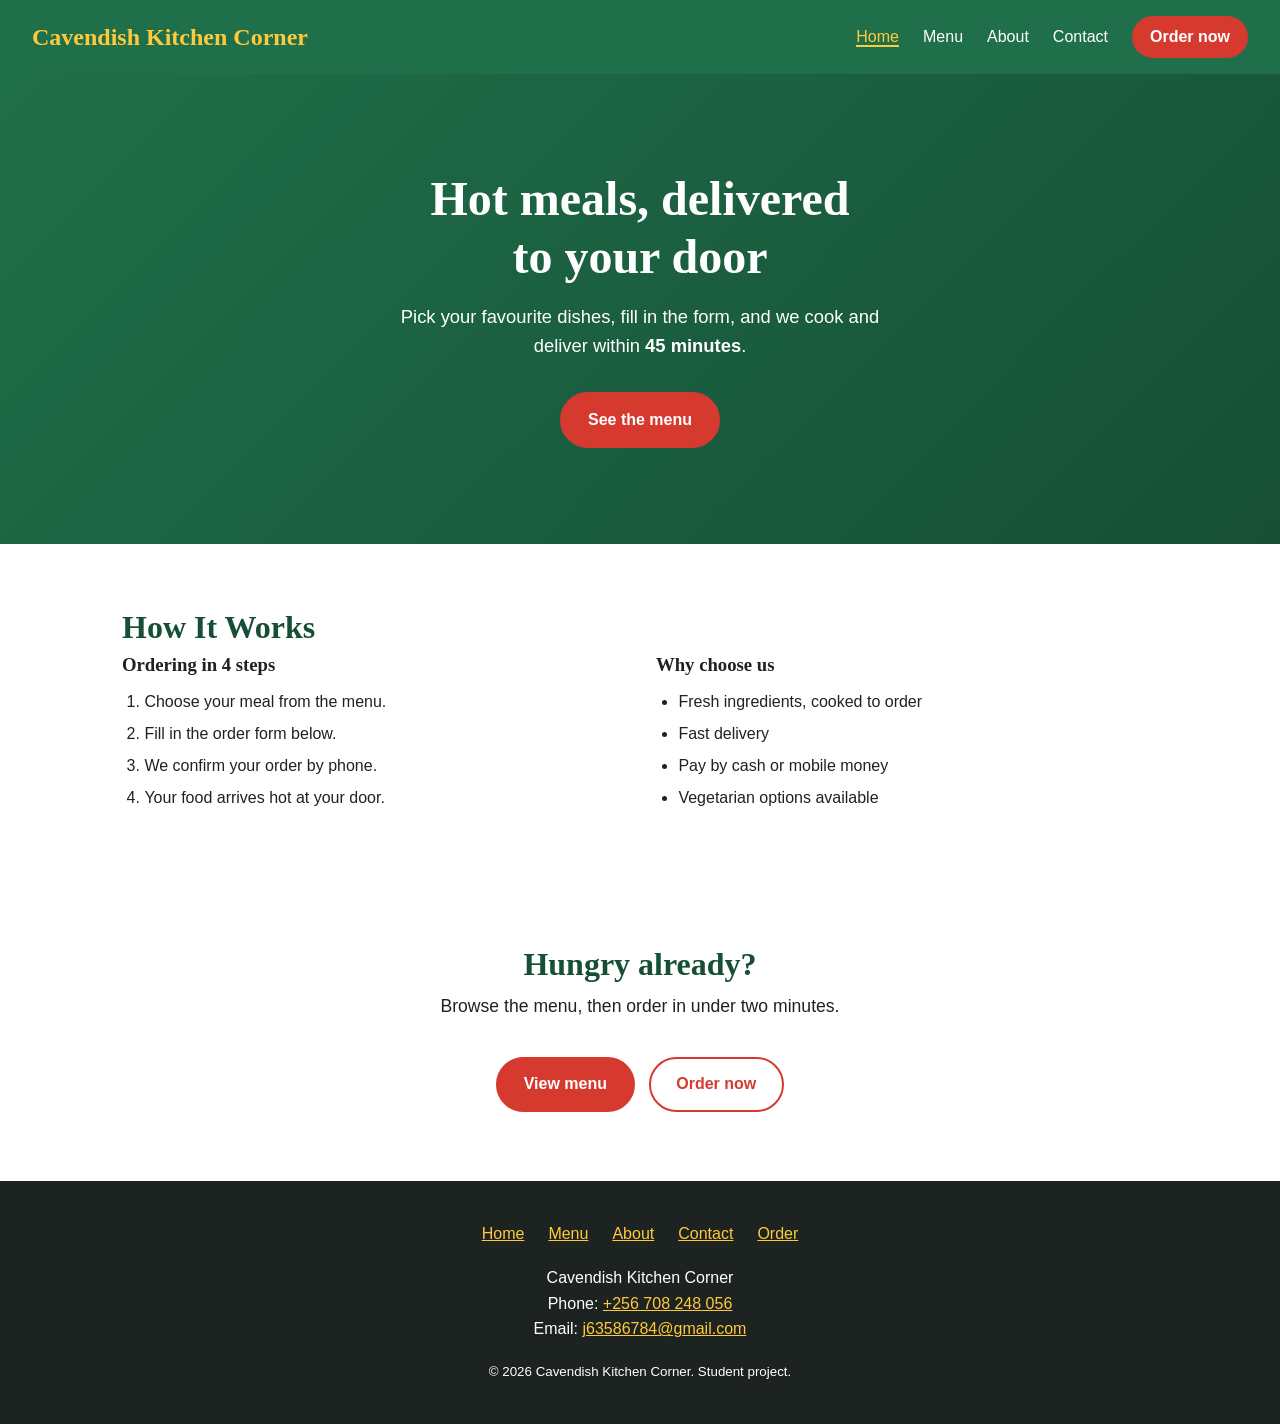
==== index.html @ 1aa85554 "Move site files to repo root so hosting finds index.html" ====
<!DOCTYPE html>
<html lang="en">
<head>
  <meta charset="UTF-8">
  <meta name="viewport" content="width=device-width, initial-scale=1.0">
  <meta name="description" content="Order fresh meals online from Cavendish Kitchen Corner.">
  <title>Home | Cavendish Kitchen Corner</title>
  <link rel="stylesheet" href="style.css">
</head>
<body>

  <!-- HEADER + NAVIGATION (same on every page) -->
  <header class="site-header">
    <a href="index.html" class="logo">Cavendish Kitchen Corner</a>
    <nav aria-label="Main">
      <ul class="nav-links">
        <li><a href="index.html" aria-current="page" class="active">Home</a></li>
        <li><a href="menu.html">Menu</a></li>
        <li><a href="about.html">About</a></li>
        <li><a href="contact.html">Contact</a></li>
        <li><a href="order.html" class="btn btn-small">Order now</a></li>
      </ul>
    </nav>
  </header>

  <main>
    <section id="home" class="hero">
      <h1>Hot meals, delivered to your door</h1>
      <p>Pick your favourite dishes, fill in the form, and we cook and deliver within <strong>45 minutes</strong>.</p>
      <a href="menu.html" class="btn">See the menu</a>
    </section>

    <section id="how" class="section">
      <h2>How It Works</h2>
      <div class="two-col">
        <div>
          <h3>Ordering in 4 steps</h3>
          <ol>
            <li>Choose your meal from the menu.</li>
            <li>Fill in the order form below.</li>
            <li>We confirm your order by phone.</li>
            <li>Your food arrives hot at your door.</li>
          </ol>
        </div>
        <div>
          <h3>Why choose us</h3>
          <ul>
            <li>Fresh ingredients, cooked to order</li>
            <li>Fast delivery</li>
            <li>Pay by cash or mobile money</li>
            <li>Vegetarian options available</li>
          </ul>
        </div>
      </div>
    </section>

    <section class="section cta">
      <h2>Hungry already?</h2>
      <p class="lead">Browse the menu, then order in under two minutes.</p>
      <a href="menu.html" class="btn">View menu</a>
      <a href="order.html" class="btn btn-outline">Order now</a>
    </section>
  </main>

  <!-- FOOTER (same on every page) -->
  <footer class="site-footer">
    <nav aria-label="Footer">
      <ul class="footer-links">
        <li><a href="index.html">Home</a></li>
        <li><a href="menu.html">Menu</a></li>
        <li><a href="about.html">About</a></li>
        <li><a href="contact.html">Contact</a></li>
        <li><a href="order.html">Order</a></li>
      </ul>
    </nav>
    <address>
      Cavendish Kitchen Corner<br>
      Phone: <a href="tel:+256708248056">+256 708 248 056</a><br>
      Email: <a href="mailto:j63586784@gmail.com">j63586784@gmail.com</a>
    </address>
    <p><small>&copy; 2026 Cavendish Kitchen Corner. Student project.</small></p>
  </footer>

</body>
</html>
---- style.css ----
/* ---------- 1. VARIABLES (custom properties) ---------- */
:root {
  --green: #1f6f4a;
  --green-dark: #164f35;
  --red: #d63a2f;
  --yellow: #ffc93c;
  --ink: #1d2320;
  --mint: #eaf4ee;
  --white: #ffffff;
  --radius: 12px;
}

/* ---------- 2. RESET + BASE (universal selector, box model) ---------- */
* {
  box-sizing: border-box;
  margin: 0;
  padding: 0;
}

html {
  scroll-behavior: smooth;
}

body {
  font-family: "Trebuchet MS", Verdana, sans-serif;
  color: var(--ink);
  background-color: var(--white);
  line-height: 1.6;
}

h1, h2, h3 {
  font-family: Georgia, "Times New Roman", serif;
  line-height: 1.2;
}

a {
  color: var(--green);
}

a:hover {
  color: var(--red);
}

ul, ol {
  padding-left: 1.4rem;
}

li {
  margin-bottom: 0.4rem;
}

/* ---------- 3. HEADER + NAV (flexbox) ---------- */
.site-header {
  display: flex;
  justify-content: space-between;
  align-items: center;
  flex-wrap: wrap;
  gap: 1rem;
  padding: 1rem 2rem;
  background-color: var(--green);
  position: sticky;
  top: 0;
  z-index: 10;
}

.logo {
  font-family: Georgia, serif;
  font-size: 1.5rem;
  font-weight: bold;
  color: var(--yellow);
  text-decoration: none;
}

.nav-links {
  display: flex;
  align-items: center;
  gap: 1.5rem;
  list-style: none;
  padding: 0;
}

.nav-links li {
  margin: 0;
}

.nav-links a {
  color: var(--white);
  text-decoration: none;
}

.nav-links a:hover {
  color: var(--yellow);
}

/* ---------- 4. BUTTONS (class selectors, hover, transition) ---------- */
.btn {
  display: inline-block;
  padding: 0.8rem 1.6rem;
  background-color: var(--red);
  color: var(--white);
  border: 2px solid var(--red);
  border-radius: 999px;
  font-size: 1rem;
  font-weight: bold;
  text-decoration: none;
  cursor: pointer;
  transition: background-color 0.2s, transform 0.2s;
}

.btn:hover {
  background-color: var(--green-dark);
  border-color: var(--green-dark);
  color: var(--white);
  transform: translateY(-2px);
}

.btn-small {
  padding: 0.4rem 1rem;
}

.btn-outline {
  background-color: transparent;
  color: var(--red);
}

/* ---------- 5. HERO ---------- */
.hero {
  text-align: center;
  padding: 6rem 1.5rem;
  color: var(--white);
  background: linear-gradient(135deg, var(--green) 0%, var(--green-dark) 100%);
}

.hero h1 {
  font-size: 3rem;
  max-width: 18ch;
  margin: 0 auto 1rem;
}

.hero p {
  max-width: 50ch;
  margin: 0 auto 2rem;
  font-size: 1.15rem;
}

/* ---------- 6. SECTIONS ---------- */
.section {
  padding: 4rem 2rem;
  max-width: 1100px;
  margin: 0 auto;
}

.section.alt {
  max-width: none;
  background-color: var(--mint);
}

.section.alt > * {
  max-width: 1000px;
  margin-left: auto;
  margin-right: auto;
}

.section h2 {
  font-size: 2rem;
  margin-bottom: 0.5rem;
  color: var(--green-dark);
}

.lead {
  margin-bottom: 2rem;
  font-size: 1.1rem;
}

/* ---------- 7. MENU CARDS (grid) ---------- */
.card-grid {
  display: grid;
  grid-template-columns: repeat(auto-fit, minmax(230px, 1fr));
  gap: 1.5rem;
}

.card {
  padding: 1.5rem;
  background-color: var(--white);
  border: 2px solid var(--mint);
  border-radius: var(--radius);
  transition: border-color 0.2s;
}

.card:hover {
  border-color: var(--yellow);
}

.food-icon {
  font-size: 4rem;
  text-align: center;
}

figcaption {
  margin: 0.5rem 0;
  font-family: Georgia, serif;
  font-size: 1.3rem;
  font-weight: bold;
  text-align: center;
}

.price {
  margin-top: 0.8rem;
  font-weight: bold;
  color: var(--red);
}

/* ---------- 8. TABLE ---------- */
.table-wrap {
  overflow-x: auto;
}

table {
  width: 100%;
  border-collapse: collapse;
  background-color: var(--white);
}

caption {
  padding: 0.5rem;
  font-style: italic;
  text-align: left;
}

th, td {
  padding: 0.8rem 1rem;
  text-align: left;
  border-bottom: 1px solid #d5e3da;
}

thead th {
  background-color: var(--green);
  color: var(--white);
}

tbody tr:nth-child(even) {
  background-color: #f6faf7;
}

tbody tr:hover {
  background-color: #fff6d9;
}

tfoot td {
  font-size: 0.9rem;
  font-style: italic;
}

/* ---------- 9. HOW IT WORKS (two columns) ---------- */
.two-col {
  display: grid;
  grid-template-columns: 1fr 1fr;
  gap: 2rem;
}

.two-col h3 {
  margin-bottom: 0.8rem;
}

/* ---------- 10. FORM ---------- */
.order-form {
  display: flex;
  flex-direction: column;
  gap: 1.5rem;
}

fieldset {
  padding: 1.2rem 1.5rem 1.5rem;
  background-color: var(--white);
  border: 2px solid var(--green);
  border-radius: var(--radius);
}

legend {
  padding: 0 0.6rem;
  font-weight: bold;
  color: var(--green-dark);
}

label {
  display: block;
  margin-top: 1rem;
  font-weight: bold;
}

label.inline {
  display: inline-block;
  margin-right: 1.2rem;
  font-weight: normal;
}

.group-title {
  margin-top: 1rem;
  font-weight: bold;
}

input[type="text"],
input[type="tel"],
input[type="email"],
input[type="number"],
input[type="time"],
select,
textarea {
  width: 100%;
  margin-top: 0.3rem;
  padding: 0.7rem;
  font-family: inherit;
  font-size: 1rem;
  border: 2px solid #b9cfc1;
  border-radius: 8px;
}

input:focus,
select:focus,
textarea:focus,
.btn:focus-visible,
a:focus-visible {
  outline: 3px solid var(--yellow);
  outline-offset: 2px;
  border-color: var(--green);
}

input[type="checkbox"],
input[type="radio"] {
  accent-color: var(--green);
}

/* ---------- 11. FOOTER ---------- */
.site-footer {
  padding: 2.5rem 2rem;
  text-align: center;
  color: var(--white);
  background-color: var(--ink);
}

.site-footer address {
  margin-bottom: 1rem;
  font-style: normal;
}

.site-footer a {
  color: var(--yellow);
}

/* ---------- 12. RESPONSIVE (media query) ---------- */
@media (max-width: 700px) {
  .site-header {
    justify-content: center;
    padding: 1rem;
  }

  .nav-links {
    flex-wrap: wrap;
    justify-content: center;
    gap: 0.8rem 1.2rem;
  }

  .hero {
    padding: 4rem 1rem;
  }

  .hero h1 {
    font-size: 2.1rem;
  }

  .section {
    padding: 3rem 1rem;
  }

  .two-col {
    grid-template-columns: 1fr;
  }
}

/* ---------- 13. FOOD PHOTOS ---------- */
.card img {
  display: block;
  width: 100%;
  height: 190px;
  object-fit: cover;      /* crop to fill the box without stretching */
  border-radius: 8px;
}

.card img.pos-low {
  object-position: center 65%;  /* show the food, not the empty background */
}

.card img.pos-right {
  object-position: 75% center;
}

.card figcaption {
  margin-top: 0.9rem;
  text-align: left;
}

/* ---------- 14. MULTI-PAGE ADDITIONS ---------- */
.nav-links a.active {
  color: var(--yellow);
  border-bottom: 2px solid var(--yellow);
}

.page-banner {
  padding: 3rem 1.5rem;
  text-align: center;
  color: var(--white);
  background-color: var(--green-dark);
}

.page-banner h1 {
  font-size: 2.4rem;
}

.cta {
  text-align: center;
}

.cta .btn {
  margin: 0.3rem;
}

.footer-links {
  display: flex;
  justify-content: center;
  flex-wrap: wrap;
  gap: 0.5rem 1.5rem;
  margin-bottom: 1.2rem;
  list-style: none;
  padding: 0;
}

.footer-links li {
  margin: 0;
}

.contact-details {
  margin: 1rem 0;
  font-style: normal;
}

.two-col p {
  margin-bottom: 1rem;
}
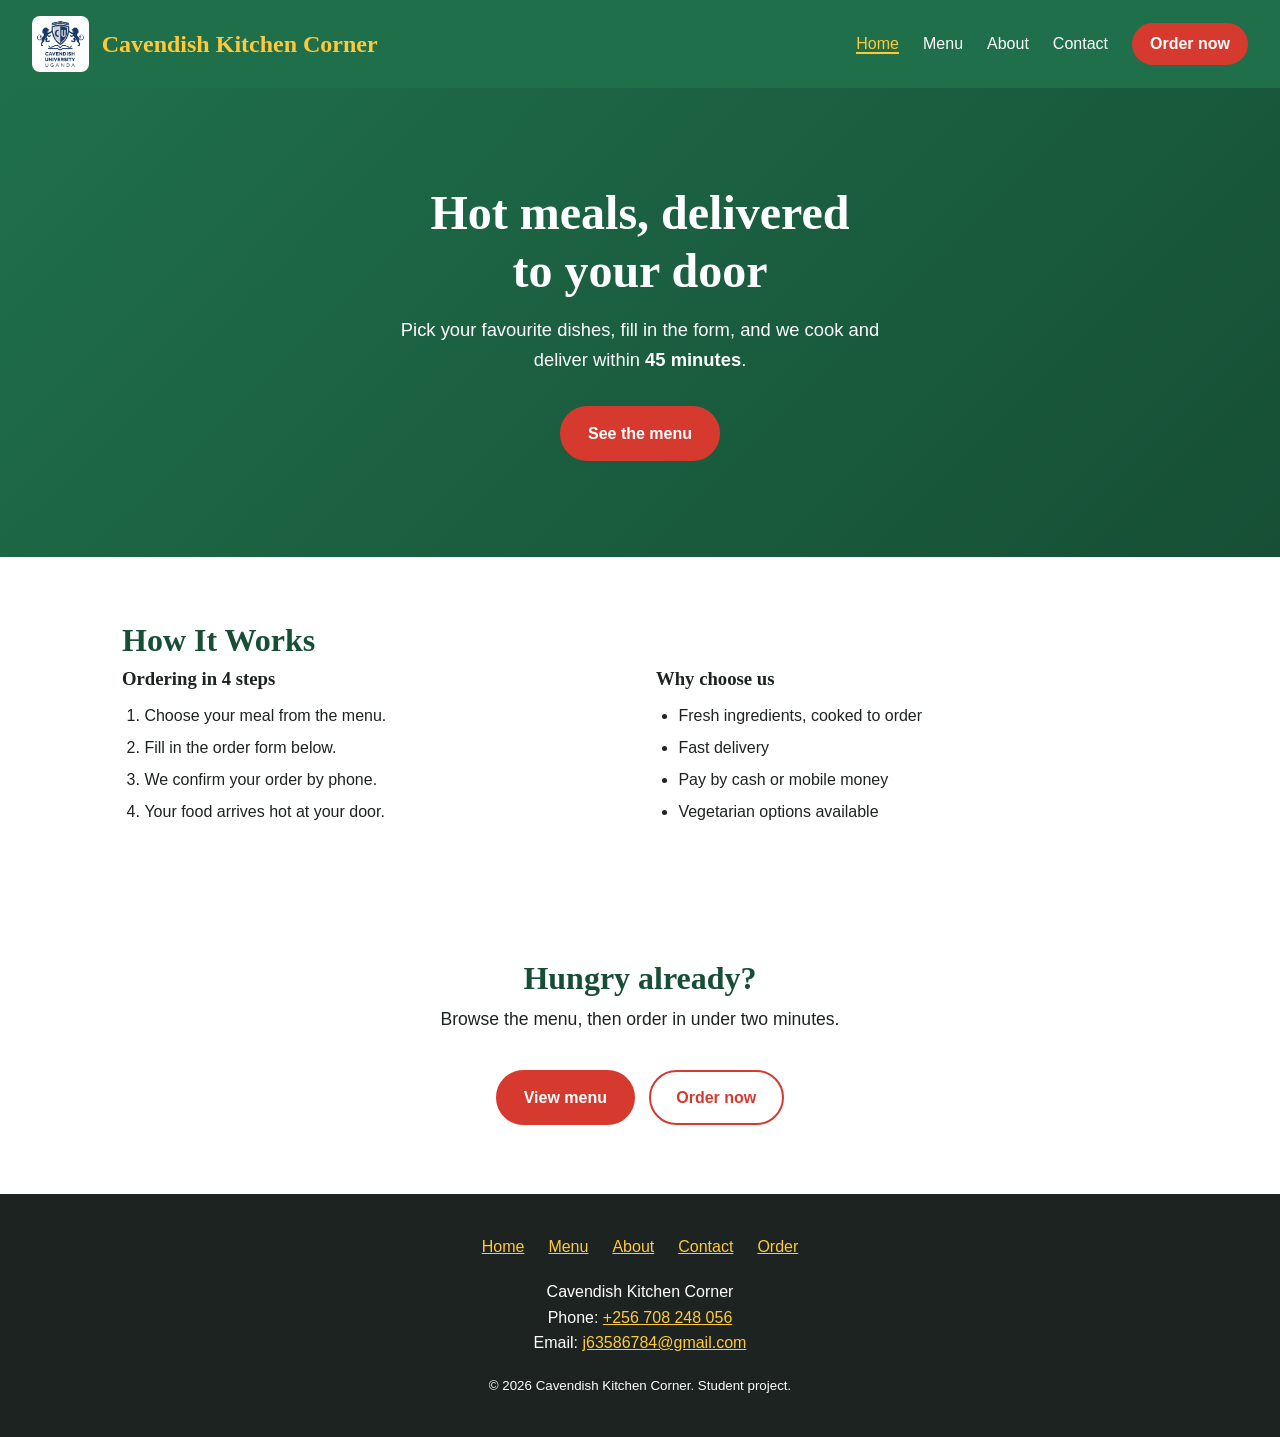
==== commit 32da23c8: "Add Cavendish University logo to the header on every page" ====
--- a/index.html
+++ b/index.html
@@ -5,13 +5,19 @@
   <meta name="viewport" content="width=device-width, initial-scale=1.0">
   <meta name="description" content="Order fresh meals online from Cavendish Kitchen Corner.">
   <title>Home | Cavendish Kitchen Corner</title>
+  <link rel="icon" href="favicon.ico" sizes="32x32">
+  <link rel="icon" href="favicon.png" type="image/png" sizes="192x192">
+  <link rel="apple-touch-icon" href="apple-touch-icon.png">
   <link rel="stylesheet" href="style.css">
 </head>
 <body>
 
   <!-- HEADER + NAVIGATION (same on every page) -->
   <header class="site-header">
-    <a href="index.html" class="logo">Cavendish Kitchen Corner</a>
+    <a href="index.html" class="brand">
+      <img src="logo.png" alt="Cavendish University Uganda logo" class="brand-logo">
+      <span class="logo">Cavendish Kitchen Corner</span>
+    </a>
     <nav aria-label="Main">
       <ul class="nav-links">
         <li><a href="index.html" aria-current="page" class="active">Home</a></li>
--- a/style.css
+++ b/style.css
@@ -446,3 +446,19 @@
 .two-col p {
   margin-bottom: 1rem;
 }
+
+/* ---------- 15. HEADER LOGO ---------- */
+.brand {
+  display: flex;
+  align-items: center;
+  gap: 0.8rem;
+  text-decoration: none;
+}
+
+.brand-logo {
+  height: 56px;
+  width: auto;
+  padding: 4px;
+  background-color: var(--white);
+  border-radius: 8px;
+}
